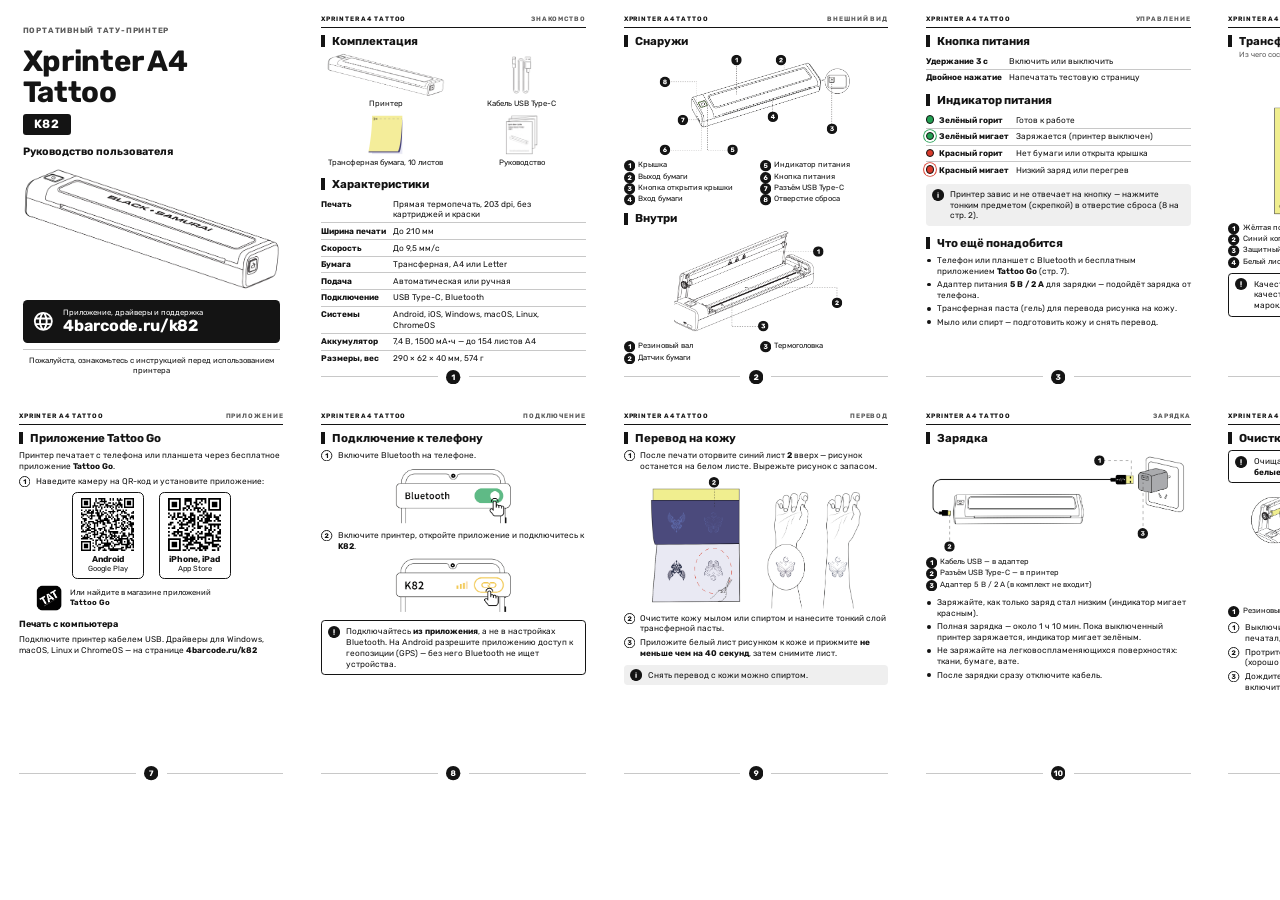
==== tools/print/k82-guide/guide.html @ 762e57b7 "Xprinter A4 Tattoo (K82): site page, detection, paper guide with outlined PDF Co-Authored-By: Claude" ====
<!doctype html>
<html lang="ru">
<head>
<meta charset="utf-8">
<title>Xprinter A4 Tattoo (K82) — руководство пользователя</title>
<!--
  Бумажная инструкция Xprinter A4 Tattoo (заводская модель K82, портативный тату-принтер A4).
  Формат — как рабочая область заводского макета: 2 листа 560 × 105 мм, на каждом 7 полос 80 × 105 мм (гармошка).
    Лист 1: [обложка][1][2][3][4][5][6]
    Лист 2: [7][8][9][10][11][12][задняя обложка]
  Сборка: python tools/print/k82-guide/build.py, кривые: outline.py, центровка кружков: check_circles.py.
  Рисунки — векторные из заводского макета без текста (make_figs.py), номера выносок ставит этот файл (.fb).
-->
<style>
  @font-face { font-family: "Rubik"; src: url("../../../docs/editor/fonts/Rubik-Regular.ttf"); font-weight: 400; }
  @font-face { font-family: "Rubik"; src: url("../../../docs/editor/fonts/Rubik-Bold.ttf"); font-weight: 700; }
  @font-face { font-family: "Rubik"; src: url("../../../docs/editor/fonts/Rubik-Italic.ttf"); font-weight: 400; font-style: italic; }
  @font-face { font-family: "Cousine"; src: url("../../../docs/editor/fonts/Cousine-Bold.ttf"); font-weight: 700; }

  :root {
    --ink: #141414;      /* основной текст и плашки */
    --mid: #5c5c5c;      /* вторичный текст */
    --line: #c8c8c8;     /* тонкие линии */
    --tint: #efefef;     /* фон врезок */
  }
  @page { size: 560mm 105mm; margin: 0; }
  * { box-sizing: border-box; }
  html, body { margin: 0; padding: 0; }
  body { font-family: "Rubik", sans-serif; color: var(--ink); font-size: 7.1pt; line-height: 1.34;
         -webkit-print-color-adjust: exact; print-color-adjust: exact; }
  img { display: block; }
  b, strong { font-weight: 700; }

  .sheet { width: 560mm; height: 105mm; display: grid; grid-template-columns: repeat(7, 80mm); grid-template-rows: 105mm;
           page-break-after: always; overflow: hidden; }
  .sheet:last-child { page-break-after: auto; }
  .panel { position: relative; overflow: hidden; }

  /* ---------- полоса с текстом: колонтитул, поле, номер ---------- */
  .page { padding: 12.5mm 7mm 11mm; }
  .run { position: absolute; left: 7mm; right: 7mm; top: 5.2mm; display: flex; justify-content: space-between; align-items: baseline;
         padding-bottom: 1.3mm; border-bottom: .3mm solid var(--ink);
         font-size: 5.6pt; font-weight: 700; letter-spacing: .14em; text-transform: uppercase; }
  .run span:last-child { color: var(--mid); }
  .foot { position: absolute; left: 7mm; right: 7mm; bottom: 4.6mm; display: flex; align-items: center; justify-content: center; gap: 2.2mm; }
  .foot::before, .foot::after { content: ""; flex: 1; border-top: .2mm solid var(--line); }
  .foot span { display: block; width: 3.8mm; height: 3.8mm; }

  /* ---------- заголовки ---------- */
  h2 { font-size: 10.5pt; line-height: 1.15; margin: 0 0 2mm; font-weight: 700; display: flex; align-items: center; gap: 1.8mm; }
  h2::before { content: ""; width: 1.3mm; height: 3.8mm; background: var(--ink); flex: 0 0 auto; }
  .sub { margin: -1.2mm 0 2mm 3.1mm; color: var(--mid); font-size: 6.4pt; }
  h3 { font-size: 7.6pt; margin: 2.6mm 0 1.3mm; font-weight: 700; }
  h3 small { font-weight: 400; color: var(--mid); font-size: 6.2pt; margin-left: .8mm; }
  .gap { height: 3.2mm; }
  p { margin: 0 0 1.4mm; }

  /* ---------- нумерованные шаги: номер в кружке ---------- */
  ol.steps { list-style: none; margin: 0 0 1.4mm; padding: 0; counter-reset: s; }
  ol.steps > li { position: relative; padding-left: 5mm; margin: 0 0 1.05mm; min-height: 3.4mm; }
  ol.steps > li > .circ { position: absolute; left: 0; top: 0; }
  .circ { display: block; }
  ul.dots { list-style: none; margin: 0 0 1.4mm; padding: 0; }
  ul.dots > li { position: relative; padding-left: 3.2mm; margin: 0 0 .6mm; }
  ul.dots > li::before { content: ""; position: absolute; left: .4mm; top: 1.15mm; width: 1.1mm; height: 1.1mm; background: var(--ink); border-radius: 50%; }

  /* ---------- элементы ---------- */
  .k { display: inline-block; font-family: "Cousine", monospace; font-weight: 700; font-size: 5.4pt; line-height: 1; padding: .4mm .8mm;
       border: .25mm solid var(--ink); border-radius: .7mm; vertical-align: .2mm; background: #fff; }
  .site { font-weight: 700; white-space: nowrap; }
  .nw { white-space: nowrap; }
  .arr { display: inline-block; width: 2.5mm; height: 1.6mm; vertical-align: .05mm; fill: none; stroke: currentColor; stroke-width: 1.5; stroke-linecap: round; stroke-linejoin: round; }
  .tip { margin: 2.2mm 0 0; padding: 1.8mm 2.2mm 1.8mm 7.6mm; background: var(--tint); border-radius: 1mm; position: relative; }
  .tip > .circ { position: absolute; left: 2.2mm; top: 1.8mm; }
  .warn { margin: 1.6mm 0; padding: 1.5mm 2.2mm 1.5mm 7.6mm; border: .3mm solid var(--ink); border-radius: 1mm; position: relative; }
  .warn > .circ { position: absolute; left: 2.2mm; top: 1.5mm; }
  .label { font-size: 5.8pt; font-weight: 700; letter-spacing: .1em; text-transform: uppercase; color: var(--mid); margin: 0 0 1mm; }

  /* ---------- задняя обложка ---------- */
  .back { padding: 11mm 9mm 8mm; display: flex; flex-direction: column; }
  .back > .label { text-align: center; }
  .back .big { text-align: center; font-size: 26pt; font-weight: 700; letter-spacing: -.015em; line-height: 1; margin: 1.5mm 0 4.5mm; }
  .feats { display: grid; grid-template-columns: 1fr 1fr; gap: 2.2mm 3mm; }
  .feat { display: flex; align-items: center; gap: 2mm; font-size: 7pt; line-height: 1.2; }
  .feat svg { width: 6.4mm; height: 6.4mm; flex: 0 0 auto; }
  .back .mine { margin: 5mm 0 0; padding: 2.2mm 3mm; border: .3mm solid var(--ink); border-radius: 1mm; text-align: center; font-size: 7.4pt; }
  .back .mine b { font-size: 9.5pt; }
  .back .maker { margin-top: auto; padding-top: 2.5mm; border-top: .2mm solid var(--line); text-align: center; font-size: 5.9pt; line-height: 1.45; color: #333; }
  .back .maker p { margin-bottom: 1.2mm; }

  /* ---------- обложка ---------- */
  .cover { display: grid; grid-template-columns: 13.5mm 2.2mm 1.2mm 2.2mm 1fr; }
  .spine { background: var(--ink); color: #fff; display: flex; align-items: center; justify-content: center; }
  .spine span { writing-mode: vertical-rl; font-weight: 700; font-size: 16pt; letter-spacing: .08em; white-space: nowrap; }
  .stripe { background: #cfcfcf; } .sp { background: #fff; }
  .cbox { margin: 4mm 4mm 4mm 3.5mm; display: flex; flex-direction: column; }
  .chead { display: flex; justify-content: space-between; align-items: center; }
  .chead .label { margin: 0; }
  .badge { background: var(--ink); color: #fff; font-weight: 700; font-size: 9.5pt; letter-spacing: .04em; padding: 1.1mm 2.8mm; border-radius: .8mm; }
  .model { display: flex; flex-direction: column; align-items: flex-end; }
  .model i { font-style: italic; font-size: 8pt; margin-top: .6mm; color: var(--ink); }
  .ctitle { font-size: 19pt; font-weight: 700; line-height: 1.05; margin: 4mm 0 1mm; letter-spacing: -.01em; }
  .csub { color: var(--mid); font-size: 7.4pt; }
  .cimg { flex: 1 1 0; min-height: 0; display: flex; align-items: center; justify-content: center; padding: 1mm 3mm; }
  .cimg img { max-width: 100%; max-height: 100%; }
  .csite { background: var(--ink); color: #fff; border-radius: 1.2mm; padding: 2.4mm 3mm; display: flex; align-items: center; gap: 2.6mm; }
  .csite svg { width: 7mm; height: 7mm; flex: 0 0 auto; }
  .csite div { font-size: 6.6pt; line-height: 1.25; }
  .csite b { display: block; font-size: 15pt; letter-spacing: -.01em; line-height: 1.12; }
  .cfoot { display: flex; align-items: center; justify-content: space-between; gap: 2mm; margin-top: 2.2mm; font-size: 6pt; color: var(--mid); line-height: 1.3; }
  .cfoot img { height: 3.4mm; flex: 0 0 auto; }
  .cread { margin-top: 1.8mm; padding-top: 1.8mm; border-top: .2mm solid var(--line); font-size: 6.6pt; text-align: center; }

  /* ---------- страницы ---------- */
  .kit { display: grid; grid-template-columns: 1fr 1fr; gap: .5mm 3mm; margin-bottom: 1mm; }
  .legend { display: grid; grid-template-columns: 1fr 1fr; gap: .9mm 3mm; margin-top: 1.4mm; }
  .legend div { display: flex; align-items: center; gap: 1.4mm; }
  .legend em { font-style: normal; flex: 0 0 auto; width: 3.6mm; height: 3.6mm; }
  .legend i { color: var(--mid); font-size: 6pt; }
  .fig { margin: 1.4mm 0 1.8mm; }
  .modes img { width: 96%; margin: .8mm auto 1.4mm; }
  .qrs { display: flex; justify-content: center; gap: 6mm; margin: 2mm 0 2.4mm; text-align: center; }
  .qrs figure { margin: 0; padding: 2mm 2mm 1.6mm; border: .3mm solid var(--ink); border-radius: 1.4mm; width: 28mm; }
  .qrs img { width: 21mm; height: 21mm; margin: 0 auto 1.4mm; }
  .qrs figcaption { font-size: 6.4pt; line-height: 1.2; }
  .qrs figcaption b { font-size: 7.4pt; }
  /* рисунок с номерами выносок: координаты номеров — в процентах от рисунка */
  .figw { position: relative; margin: 1.4mm auto 1.8mm; }
  .figw img { width: 100%; }
  .fb { position: absolute; width: 3.2mm; height: 3.2mm; transform: translate(-50%, -50%); }
  .tbl { width: 100%; border-collapse: collapse; margin: 1mm 0 1.4mm; }
  .tbl td { padding: .9mm 1.2mm; border-top: .2mm solid var(--line); vertical-align: top; }
  .tbl tr:first-child td { border-top: 0; }
  .tbl td:first-child { font-weight: 700; white-space: nowrap; width: 1%; padding-left: 0; }

  /* ===== формат 80 × 105 мм: всё мельче, чем в инструкциях 105 × 142 ===== */
  body { font-size: 6.2pt; line-height: 1.3; }
  .page { padding: 9.2mm 5mm 8mm; }
  .run { left: 5mm; right: 5mm; top: 4mm; font-size: 4.8pt; padding-bottom: 1mm; }
  .foot { left: 5mm; right: 5mm; bottom: 3.4mm; }
  h2 { font-size: 8.6pt; margin-bottom: 1.4mm; }
  h2::before { height: 3.2mm; width: 1.1mm; }
  h3 { font-size: 6.8pt; margin: 2mm 0 1mm; }
  .sub { margin: -.8mm 0 1.4mm 2.9mm; font-size: 5.6pt; }
  p { margin-bottom: 1.1mm; }
  ol.steps > li { padding-left: 4.4mm; margin-bottom: .8mm; min-height: 3mm; }
  ul.dots > li { padding-left: 2.8mm; margin-bottom: .7mm; }
  ul.dots > li::before { top: .95mm; width: 1mm; height: 1mm; }
  .tip, .warn { margin-top: 1.6mm; padding: 1.3mm 1.8mm 1.3mm 6.4mm; }
  .tip > .circ, .warn > .circ { left: 1.6mm; top: 1.25mm; }
  .fig { margin: .8mm auto 1.4mm; }
  .figw { margin: .6mm auto 1mm; }
  .legend { gap: .5mm 2mm; margin-top: .6mm; }
  .legend div { gap: 1.1mm; }
  .legend.sm { font-size: 5.7pt; gap: .3mm 2mm; } .legend.sm em { width: 2.7mm; height: 2.7mm; }
  .legend em { width: 3mm; height: 3mm; }
  .tbl td { padding: .65mm .9mm; }
  .spec td:first-child { font-weight: 700; }
  .note { color: var(--mid); font-size: 5.8pt; }
  .kit { display: grid; grid-template-columns: 1fr 1fr; gap: 1.2mm 2mm; margin: 0; }
  .kit figure { margin: 0; text-align: center; }
  .kit figure div { height: 11.5mm; display: flex; align-items: center; justify-content: center; }
  .kit img { max-width: 100%; max-height: 100%; }
  .kit figcaption { font-size: 5.8pt; margin-top: .5mm; }
  .pair { display: grid; grid-template-columns: 1fr 1fr; gap: 2mm; text-align: center; margin: .5mm 0 1mm; }
  .pair figure { margin: 0; }
  .pair img { margin: 0 auto 1mm; }
  .pair figcaption { font-size: 5.8pt; line-height: 1.25; }
  .qrs { gap: 4mm; margin: 1mm 0 1.6mm; }
  .qrs figure { width: 19mm; padding: 1.3mm 1.3mm 1mm; }
  .qrs img { width: 14mm; height: 14mm; margin-bottom: .8mm; }
  .qrs figcaption { font-size: 5.6pt; }
  .qrs figcaption b { font-size: 6.4pt; }
  .leds td:first-child { white-space: nowrap; }
  .figlab { position: absolute; transform: translate(-50%, -100%); margin-top: -.5mm; font-size: 5.4pt; font-weight: 700; line-height: 1; white-space: nowrap; }
  .led { display: inline-block; width: 2.2mm; height: 2.2mm; border-radius: 50%; margin-right: 1.2mm; vertical-align: -.25mm; border: .2mm solid var(--ink); }
  .led.blue { background: #2f6fe0; } .led.red { background: #d93a2b; } .led.green { background: #22a052; }
  .led.blink { box-shadow: 0 0 0 .5mm #fff, 0 0 0 .75mm currentColor; }
  .led.blue.blink { color: #2f6fe0; } .led.red.blink { color: #d93a2b; }

  /* обложка — одна полоса, без корешка */
  .cover { display: flex; flex-direction: column; padding: 7mm 6mm 5.5mm; }
  .cover .label { margin: 0; }
  .cover .ctitle { font-size: 22pt; margin: 2.5mm 0 1.6mm; }
  .cover .badge { align-self: flex-start; font-size: 9pt; padding: .8mm 3mm; }
  .cover .csub { margin-top: 2.6mm; font-size: 8pt; color: var(--ink); font-weight: 700; }
  .cover .cimg { padding: 1mm 0; }
  .cover .csite { padding: 2mm 2.6mm; gap: 2.2mm; }
  .cover .csite svg { width: 6mm; height: 6mm; }
  .cover .csite div { font-size: 5.8pt; }
  .cover .csite b { font-size: 12pt; }
  .cover .cread { font-size: 5.8pt; margin-top: 1.6mm; padding-top: 1.6mm; }

  /* задняя обложка */
  .back { padding: 8mm 6mm 5.5mm; }
  .back .big { font-size: 21pt; margin: 1.2mm 0 3.4mm; }
  .feats { grid-template-columns: 1fr; gap: 1.6mm; padding-left: 4mm; }
  .feat { font-size: 6.6pt; gap: 2.2mm; }
  .feat svg { width: 5mm; height: 5mm; }
  .back .mine { margin-top: 3.6mm; font-size: 6.4pt; padding: 1.8mm 2mm; }
  .back .mine b { font-size: 8.4pt; }
  .back .maker { font-size: 5.2pt; padding-top: 2mm; }
  .steps2 { display: grid; grid-template-columns: 1fr 1fr; gap: 1.6mm 2.4mm; margin: .4mm 0 1.2mm; }
  .steps2 figure { margin: 0; }
  .steps2 .im { height: 19mm; display: flex; align-items: flex-end; justify-content: center; margin-bottom: .9mm; }
  .steps2 img { max-width: 100%; max-height: 100%; }
  .steps2 ol.steps > li { margin: 0; }
  .appline { display: flex; align-items: center; gap: 2mm; margin: .4mm 0 1.4mm 4.4mm; font-size: 5.8pt; }
  .appline img { width: 7mm; height: 7mm; }
  .trouble td:first-child { font-weight: 700; width: 38%; }
  .trouble td { vertical-align: top; }
  .led.green.blink { color: #22a052; }
  .steps2 .figw { margin: 0; height: 100%; }
  .steps2 .figw img { width: auto; height: 100%; max-width: none; }
</style>
</head>
<body>

<svg width="0" height="0" style="position:absolute">
  <defs>
    <!-- иконки: Material Design Icons (Apache 2.0) -->
    <symbol id="i-dl" viewBox="0 0 24 24"><path d="M5 20h14v-2H5zM19 9h-4V3H9v6H5l7 7z"/></symbol>
    <symbol id="i-app" viewBox="0 0 24 24"><path d="M3 3h8v8H3zm2 2v4h4V5zm8-2h8v8h-8zm2 2v4h4V5zM3 13h8v8H3zm2 2v4h4v-4zm8-2h2v2h-2zm2 2h2v2h-2zm2-2h2v2h-2zm2 2h2v2h-2zm-6 2h2v2h-2zm4 0h2v4h-2zm-2 2h2v2h-2z"/></symbol>
    <symbol id="i-ed" viewBox="0 0 24 24"><path d="M3 17.25V21h3.75L17.81 9.94l-3.75-3.75zM20.71 7.04a1 1 0 0 0 0-1.41l-2.34-2.34a1 1 0 0 0-1.41 0l-1.83 1.83 3.75 3.75z"/></symbol>
    <symbol id="i-vid" viewBox="0 0 24 24"><path d="M10 16.5l6-4.5-6-4.5zM12 2a10 10 0 1 0 0 20 10 10 0 0 0 0-20m0 18a8 8 0 1 1 0-16 8 8 0 0 1 0 16"/></symbol>
    <symbol id="i-faq" viewBox="0 0 24 24"><path d="M11 18h2v-2h-2zm1-16a10 10 0 1 0 0 20 10 10 0 0 0 0-20m0 18a8 8 0 1 1 0-16 8 8 0 0 1 0 16m0-14a4 4 0 0 0-4 4h2a2 2 0 1 1 4 0c0 2-3 1.75-3 5h2c0-2.25 3-2.5 3-5a4 4 0 0 0-4-4"/></symbol>
    <symbol id="i-sup" viewBox="0 0 24 24"><path d="M12 1a9 9 0 0 0-9 9v7a3 3 0 0 0 3 3h3v-8H5v-2a7 7 0 0 1 14 0v2h-4v8h4v1h-7v2h6a3 3 0 0 0 3-3V10a9 9 0 0 0-9-9"/></symbol>
    <symbol id="i-web" viewBox="0 0 24 24"><path d="M16.36 14c.08-.66.14-1.32.14-2s-.06-1.34-.14-2h3.38c.16.64.26 1.31.26 2s-.1 1.36-.26 2m-5.15 5.56c.6-1.11 1.06-2.31 1.38-3.56h2.95a8 8 0 0 1-4.33 3.56M14.34 14H9.66c-.1-.66-.16-1.32-.16-2s.06-1.35.16-2h4.68c.09.65.16 1.32.16 2s-.07 1.34-.16 2M12 19.96c-.83-1.2-1.5-2.53-1.91-3.96h3.82c-.41 1.43-1.08 2.76-1.91 3.96M8 8H5.08A7.92 7.92 0 0 1 9.4 4.44C8.8 5.55 8.35 6.75 8 8m-2.92 8H8c.35 1.25.8 2.45 1.4 3.56A8 8 0 0 1 5.08 16m-.82-2C4.1 13.36 4 12.69 4 12s.1-1.36.26-2h3.38c-.08.66-.14 1.32-.14 2s.06 1.34.14 2M12 4.03c.83 1.2 1.5 2.54 1.91 3.97h-3.82c.41-1.43 1.08-2.77 1.91-3.97M18.92 8h-2.95a15.7 15.7 0 0 0-1.38-3.56c1.84.63 3.37 1.9 4.33 3.56M12 2C6.47 2 2 6.5 2 12a10 10 0 0 0 10 10 10 10 0 0 0 10-10A10 10 0 0 0 12 2"/></symbol>
  </defs>
</svg>

<!-- ===================== ЛИСТ 1 (лицевая сторона гармошки) ===================== -->
<section class="sheet">

  <!-- обложка -->
  <div class="panel cover">
    <div class="label">Портативный тату-принтер</div>
    <div class="ctitle">Xprinter A4<br>Tattoo</div>
    <div class="badge">K82</div>
    <div class="csub">Руководство пользователя</div>
    <div class="cimg"><img src="img/cover.png" alt=""></div>
    <div class="csite"><svg fill="#fff"><use href="#i-web"/></svg>
      <div>Приложение, драйверы и поддержка<b>4barcode.ru/k82</b></div></div>
    <div class="cread">Пожалуйста, ознакомьтесь с инструкцией перед использованием принтера</div>
  </div>

  <!-- стр. 1 -->
  <div class="panel page">
    <div class="run"><span>Xprinter A4 Tattoo</span><span>Знакомство</span></div>
    <h2>Комплектация</h2>
    <div class="kit">
      <figure><div><img src="img/kit_printer.png" alt="" style="width:92%"></div><figcaption>Принтер</figcaption></figure>
      <figure><div><img src="img/kit_cable.png" alt="" style="height:88%"></div><figcaption>Кабель USB Type-C</figcaption></figure>
      <figure><div><img src="img/kit_paper.png" alt="" style="height:92%"></div><figcaption>Трансферная бумага, 10 листов</figcaption></figure>
      <figure><div><img src="img/kit_guide.png" alt="" style="height:92%"></div><figcaption>Руководство</figcaption></figure>
    </div>
    <h2 style="margin-top:2.4mm">Характеристики</h2>
    <table class="tbl spec">
      <tr><td>Печать</td><td>Прямая термопечать, 203 dpi, без картриджей и краски</td></tr>
      <tr><td>Ширина печати</td><td>До 210 мм</td></tr>
      <tr><td>Скорость</td><td>До 9,5 мм/с</td></tr>
      <tr><td>Бумага</td><td>Трансферная, A4 или Letter</td></tr>
      <tr><td>Подача</td><td>Автоматическая или ручная</td></tr>
      <tr><td>Подключение</td><td>USB Type-C, Bluetooth</td></tr>
      <tr><td>Системы</td><td>Android, iOS, Windows, macOS, Linux, ChromeOS</td></tr>
      <tr><td>Аккумулятор</td><td>7,4 В, 1500 мА·ч — до 154 листов A4</td></tr>
      <tr><td>Размеры, вес</td><td>290 × 62 × 40 мм, 574 г</td></tr>
    </table>
    <div class="foot"><span>1</span></div>
  </div>

  <!-- стр. 2 -->
  <div class="panel page">
    <div class="run"><span>Xprinter A4 Tattoo</span><span>Внешний вид</span></div>
    <h2>Снаружи</h2>
    <div class="figw" style="width:72%;margin-top:2.4mm;margin-bottom:2.2mm">
      <img src="img/ext.png" alt=""><span class="fb" data-n="1" style="left:39.62%;top:3.25%"></span><span class="fb" data-n="2" style="left:62.99%;top:3.25%"></span><span class="fb" data-n="3" style="left:89.78%;top:75.51%"></span><span class="fb" data-n="4" style="left:58.73%;top:62.84%"></span><span class="fb" data-n="5" style="left:37.57%;top:97.77%"></span><span class="fb" data-n="6" style="left:2.08%;top:97.77%"></span><span class="fb" data-n="7" style="left:11.47%;top:66.27%"></span><span class="fb" data-n="8" style="left:2.08%;top:26.20%"></span>
    </div>
    <div class="legend sm">
      <div><em>1</em>Крышка</div><div><em>5</em>Индикатор питания</div>
      <div><em>2</em>Выход бумаги</div><div><em>6</em>Кнопка питания</div>
      <div><em>3</em>Кнопка открытия крышки</div><div><em>7</em>Разъём USB Type-C</div>
      <div><em>4</em>Вход бумаги</div><div><em>8</em>Отверстие сброса</div>
    </div>
    <h2 style="margin-top:2mm">Внутри</h2>
    <div class="figw" style="width:62%;margin-bottom:2.2mm">
      <img src="img/int.png" alt=""><span class="fb" data-n="1" style="left:87.98%;top:21.08%"></span><span class="fb" data-n="2" style="left:99.38%;top:71.09%"></span><span class="fb" data-n="3" style="left:54.42%;top:93.86%"></span>
    </div>
    <div class="legend sm">
      <div><em>1</em>Резиновый вал</div><div><em>3</em>Термоголовка</div>
      <div><em>2</em>Датчик бумаги</div>
    </div>
    <div class="foot"><span>2</span></div>
  </div>

  <!-- стр. 3 -->
  <div class="panel page">
    <div class="run"><span>Xprinter A4 Tattoo</span><span>Управление</span></div>
    <h2>Кнопка питания</h2>
    <table class="tbl">
      <tr><td>Удержание 3 с</td><td>Включить или выключить</td></tr>
      <tr><td>Двойное нажатие</td><td>Напечатать тестовую страницу</td></tr>
    </table>
    <h2 style="margin-top:2.2mm">Индикатор питания</h2>
    <table class="tbl leds">
      <tr><td><i class="led green"></i>Зелёный горит</td><td>Готов к работе</td></tr>
      <tr><td><i class="led green blink"></i>Зелёный мигает</td><td>Заряжается (принтер выключен)</td></tr>
      <tr><td><i class="led red"></i>Красный горит</td><td>Нет бумаги или открыта крышка</td></tr>
      <tr><td><i class="led red blink"></i>Красный мигает</td><td>Низкий заряд или перегрев</td></tr>
    </table>
    <div class="tip">Принтер завис и не отвечает на кнопку — нажмите тонким предметом (скрепкой) в отверстие сброса (8 на стр.&nbsp;2).</div>
    <h2 style="margin-top:2.8mm">Что ещё понадобится</h2>
    <ul class="dots">
      <li>Телефон или планшет с Bluetooth и бесплатным приложением <b>Tattoo Go</b> (стр.&nbsp;7).</li>
      <li>Адаптер питания <b>5 В / 2 А</b> для зарядки — подойдёт зарядка от телефона.</li>
      <li>Трансферная паста (гель) для перевода рисунка на кожу.</li>
      <li>Мыло или спирт — подготовить кожу и снять перевод.</li>
    </ul>
    <div class="foot"><span>3</span></div>
  </div>

  <!-- стр. 4 -->
  <div class="panel page">
    <div class="run"><span>Xprinter A4 Tattoo</span><span>Бумага</span></div>
    <h2>Трансферная бумага</h2>
    <div class="sub">Из чего состоит лист</div>
    <div class="figw" style="width:66%;margin-top:2mm;margin-bottom:2mm">
      <img src="img/layers.png" alt=""><span class="fb" data-n="1" style="left:25.32%;top:1.17%"></span><span class="fb" data-n="2" style="left:99.55%;top:18.28%"></span><span class="fb" data-n="3" style="left:99.55%;top:48.25%"></span><span class="fb" data-n="4" style="left:99.55%;top:79.56%"></span>
    </div>
    <div class="legend sm" style="grid-template-columns:1fr">
      <div><em>1</em>Жёлтая подложка — отрывается перед печатью</div>
      <div><em>2</em>Синий копировальный лист</div>
      <div><em>3</em>Защитный лист — снимается перед печатью</div>
      <div><em>4</em>Белый лист — на нём получается рисунок</div>
    </div>
    <div class="warn">Качество перевода зависит от бумаги. Используйте качественную трансферную бумагу проверенных марок.</div>
    <div class="foot"><span>4</span></div>
  </div>

  <!-- стр. 5 -->
  <div class="panel page">
    <div class="run"><span>Xprinter A4 Tattoo</span><span>Бумага</span></div>
    <h2>Заправка листа</h2>
    <div class="steps2" style="margin-top:2.9mm">
      <figure><div class="im"><div class="figw"><img src="img/st1.png" alt=""><span class="fb" data-n="3" style="left:67.26%;top:2.34%"></span></div></div><ol class="steps"><li>Снимите защитный лист <b>3</b>.</li></ol></figure>
      <figure><div class="im"><div class="figw"><img src="img/st2.png" alt=""><span class="fb" data-n="1" style="left:48.80%;top:2.44%"></span></div></div><ol class="steps" data-start="2"><li>Оторвите жёлтую подложку <b>1</b>.</li></ol></figure>
      <figure><div class="im" style="height:12mm"><img src="img/st3.png" alt=""></div><ol class="steps" data-start="3"><li>Включите принтер — загорится индикатор.</li></ol></figure>
      <figure><div class="im" style="height:15mm"><div class="figw"><img src="img/st4.png" alt=""><span class="fb" data-n="2" style="left:50.09%;top:98.63%"></span></div></div><ol class="steps" data-start="4"><li>Поднесите лист к входу ровно, <b>синим листом 2 вверх</b>, — принтер сам затянет его.</li></ol></figure>
    </div>
    <p class="note">Номера слоёв — как на стр.&nbsp;4.</p>
    <div class="warn">Синий лист — <b>сверху</b>, белый — снизу. Иначе рисунок не напечатается или будет нечётким.</div>
    <div class="tip">Если лист не затягивается, заправьте его вручную (стр.&nbsp;6).</div>
    <div class="foot"><span>5</span></div>
  </div>

  <!-- стр. 6 -->
  <div class="panel page">
    <div class="run"><span>Xprinter A4 Tattoo</span><span>Бумага</span></div>
    <h2>Ручная заправка</h2>
    <ol class="steps">
      <li>Нажмите кнопку открытия и поднимите крышку.</li>
    </ol>
    <img class="fig" src="img/man1.png" alt="" style="width:40%">
    <ol class="steps" data-start="2">
      <li>Положите лист ровно на вход <b>синим листом вверх</b>, край листа — до датчика <b>1</b>.</li>
    </ol>
    <div class="figw" style="width:52%"><img src="img/man2.png" alt=""><span class="fb" data-n="1" style="left:89.49%;top:29.07%"></span></div>
    <ol class="steps" data-start="3">
      <li>Закройте крышку и включите принтер.</li>
    </ol>
    <img class="fig" src="img/man3.png" alt="" style="width:66%">
    <div class="foot"><span>6</span></div>
  </div>
</section>

<!-- ===================== ЛИСТ 2 (оборотная сторона гармошки) ===================== -->
<section class="sheet">

  <!-- стр. 7 -->
  <div class="panel page">
    <div class="run"><span>Xprinter A4 Tattoo</span><span>Приложение</span></div>
    <h2>Приложение Tattoo Go</h2>
    <p>Принтер печатает с телефона или планшета через бесплатное приложение <b>Tattoo Go</b>.</p>
    <ol class="steps">
      <li>Наведите камеру на QR-код и установите приложение:</li>
    </ol>
    <div class="qrs">
      <figure><img src="img/qr_android.svg" alt=""><figcaption><b>Android</b><br>Google Play</figcaption></figure>
      <figure><img src="img/qr_ios.svg" alt=""><figcaption><b>iPhone, iPad</b><br>App Store</figcaption></figure>
    </div>
    <div class="appline"><img src="img/app_icon.png" alt=""><div>Или найдите в магазине приложений<br><b>Tattoo Go</b></div></div>
    <h3>Печать с компьютера</h3>
    <p>Подключите принтер кабелем USB. Драйверы для Windows, macOS, Linux и ChromeOS — на странице <span class="site">4barcode.ru/k82</span></p>
    <div class="foot"><span>7</span></div>
  </div>

  <!-- стр. 8 -->
  <div class="panel page">
    <div class="run"><span>Xprinter A4 Tattoo</span><span>Подключение</span></div>
    <h2>Подключение к телефону</h2>
    <ol class="steps">
      <li>Включите Bluetooth на телефоне.</li>
    </ol>
    <img class="fig" src="img/bt_on.png" alt="" style="width:44%">
    <ol class="steps" data-start="2">
      <li>Включите принтер, откройте приложение и подключитесь к <b>K82</b>.</li>
    </ol>
    <img class="fig" src="img/bt_conn.png" alt="" style="width:44%">
    <div class="warn">Подключайтесь <b>из приложения</b>, а не в настройках Bluetooth. На Android разрешите приложению доступ к геопозиции (GPS) — без него Bluetooth не ищет устройства.</div>
    <div class="foot"><span>8</span></div>
  </div>

  <!-- стр. 9 -->
  <div class="panel page">
    <div class="run"><span>Xprinter A4 Tattoo</span><span>Перевод</span></div>
    <h2>Перевод на кожу</h2>
    <ol class="steps">
      <li>После печати оторвите синий лист <b>2</b> вверх — рисунок останется на белом листе. Вырежьте рисунок с запасом.</li>
    </ol>
    <div class="figw" style="width:80%;margin-top:2.2mm"><img src="img/transfer.png" alt=""><span class="fb" data-n="2" style="left:30.23%;top:1.83%"></span></div>
    <ol class="steps" data-start="2">
      <li>Очистите кожу мылом или спиртом и нанесите тонкий слой трансферной пасты.</li>
      <li>Приложите белый лист рисунком к коже и прижмите <b>не меньше чем на 40 секунд</b>, затем снимите лист.</li>
    </ol>
    <div class="tip">Снять перевод с кожи можно спиртом.</div>
    <div class="foot"><span>9</span></div>
  </div>

  <!-- стр. 10 -->
  <div class="panel page">
    <div class="run"><span>Xprinter A4 Tattoo</span><span>Зарядка</span></div>
    <h2>Зарядка</h2>
    <div class="figw" style="width:96%;margin-top:2.6mm;margin-bottom:2.4mm"><img src="img/charge.png" alt=""><span class="fb" data-n="1" style="left:66.30%;top:5.93%"></span><span class="fb" data-n="2" style="left:7.28%;top:98.20%"></span><span class="fb" data-n="3" style="left:83.37%;top:84.14%"></span></div>
    <div class="legend sm" style="grid-template-columns:1fr">
      <div><em>1</em>Кабель USB — в адаптер</div>
      <div><em>2</em>Разъём USB Type-C — в принтер</div>
      <div><em>3</em>Адаптер 5 В / 2 А (в комплект не входит)</div>
    </div>
    <ul class="dots" style="margin-top:2mm">
      <li>Заряжайте, как только заряд стал низким (индикатор мигает красным).</li>
      <li>Полная зарядка — около 1 ч 10 мин. Пока выключенный принтер заряжается, индикатор мигает зелёным.</li>
      <li>Не заряжайте на легковоспламеняющихся поверхностях: ткани, бумаге, вате.</li>
      <li>После зарядки сразу отключите кабель.</li>
    </ul>
    <div class="foot"><span>10</span></div>
  </div>

  <!-- стр. 11 -->
  <div class="panel page">
    <div class="run"><span>Xprinter A4 Tattoo</span><span>Уход</span></div>
    <h2>Очистка термоголовки</h2>
    <div class="warn" style="margin-top:0">Очищайте термоголовку, если на рисунке появились <strong>белые полосы, размытые линии или пропуски</strong>.</div>
    <div class="figw" style="width:84%;margin-top:2.4mm;margin-bottom:1.6mm"><img src="img/clean.png" alt=""><span class="fb" data-n="1" style="left:32.71%;top:29.68%"></span><span class="fb" data-n="2" style="left:81.16%;top:73.74%"></span></div>
    <div class="legend sm"><div><em>1</em>Резиновый вал</div><div><em>2</em>Термоголовка</div></div>
    <ol class="steps" style="margin-top:1.6mm">
      <li>Выключите принтер и откройте крышку. Если он только что печатал, дайте головке остыть.</li>
      <li>Протрите термоголовку и вал ватной палочкой со <b>спиртом</b> (хорошо отожмите) или <b>чистящим карандашом</b>.</li>
      <li>Дождитесь, пока спирт высохнет, закройте крышку и включите принтер.</li>
    </ol>
    <div class="foot"><span>11</span></div>
  </div>

  <!-- стр. 12 -->
  <div class="panel page">
    <div class="run"><span>Xprinter A4 Tattoo</span><span>Помощь</span></div>
    <h2>Если что-то не так</h2>
    <table class="tbl trouble">
      <tr><td>Лист не затягивается</td><td>Заправьте лист вручную (стр.&nbsp;6).</td></tr>
      <tr><td>Индикатор горит красным</td><td>Нет бумаги или не закрыта крышка — заправьте лист, плотно закройте крышку.</td></tr>
      <tr><td>Индикатор мигает красным</td><td>Зарядите принтер или дайте ему остыть несколько минут.</td></tr>
      <tr><td>Белые полосы, пропуски</td><td>Очистите термоголовку (стр.&nbsp;11).</td></tr>
      <tr><td>Бледный перевод на коже</td><td>Возьмите качественную трансферную бумагу и пасту, прижимайте лист не меньше 40 секунд.</td></tr>
      <tr><td>Телефон не находит принтер</td><td>Включите Bluetooth и геопозицию, подключайтесь из приложения Tattoo Go (стр.&nbsp;8).</td></tr>
      <tr><td>Принтер не отвечает</td><td>Нажмите скрепкой в отверстие сброса (стр.&nbsp;3).</td></tr>
    </table>
    <p class="note" style="margin-top:2mm">Не помогло — напишите нам, адрес поддержки на странице <span class="site">4barcode.ru/k82</span></p>
    <div class="foot"><span>12</span></div>
  </div>

  <!-- задняя обложка -->
  <div class="panel back">
    <div class="label">Сайт поддержки</div>
    <div class="big">4barcode.ru</div>
    <div class="feats">
      <div class="feat"><svg><use href="#i-app"/></svg>Приложение Tattoo Go</div>
      <div class="feat"><svg><use href="#i-dl"/></svg>Драйверы для Windows, macOS, Linux</div>
      <div class="feat"><svg><use href="#i-faq"/></svg>Решение частых проблем</div>
      <div class="feat"><svg><use href="#i-sup"/></svg>Техническая поддержка</div>
    </div>
    <div class="mine">Страница вашего принтера<br><b>4barcode.ru/k82</b></div>
    <div class="maker">
      <p>Производитель: Джухай Глобал Технолоджи ко. ЛТД<br>ZHUHAI GLOBAL TECHNOLOGY CO., LTD<br>
         Китай, провинция Гуандун, г. Чжухай, район Сянгжоу, Цианьшан промышленный парк, Хуавей шоссе, 613, строение 1, блок 5F, С</p>
      <p>Гарантийный срок — 12 мес. · Сделано в Китае</p>
    </div>
  </div>
</section>

<script>
/* Кружки с номерами и значками. Цифры — контуры Rubik Bold (а не текст): браузер округляет
   положение текста до пикселя (0,26 мм), и знак гулял бы в кружке. Контур ставится по центру
   своих «чернил» точно. Данные: [ширина, xmin, ymin, xmax, ymax, путь] в единицах шрифта (1000 на кегль). */
var GLYPHS = {"0": [680, 51, -10, 628, 710, "M339 -10Q267 -10 214.5 10.5Q162 31 127.0 67.0Q92 103 74.0 151.0Q56 199 53 254Q52 281 51.5 315.5Q51 350 51.5 385.5Q52 421 53 449Q56 504 74.5 551.5Q93 599 128.5 634.5Q164 670 216.5 690.0Q269 710 339 710Q410 710 462.5 690.0Q515 670 550.0 634.5Q585 599 604.0 551.5Q623 504 626 449Q627 421 627.5 385.5Q628 350 627.5 315.5Q627 281 626 254Q623 199 604.5 151.0Q586 103 551.5 67.0Q517 31 464.5 10.5Q412 -10 339 -10ZM339 135Q391 135 414.5 168.5Q438 202 439 259Q441 288 441.5 320.0Q442 352 441.5 384.0Q441 416 439 443Q438 498 414.5 532.0Q391 566 339 567Q288 566 264.5 532.0Q241 498 239 443Q239 416 238.5 384.0Q238 352 238.5 320.0Q239 288 239 259Q241 202 265.0 168.5Q289 135 339 135Z"], "1": [497, 16, 0, 432, 700, "M277 0Q267 0 259.5 7.5Q252 15 252 25V501L115 396Q106 389 96.5 391.0Q87 393 80 402L21 479Q15 488 16.5 498.5Q18 509 28 515L258 693Q264 697 269.5 698.5Q275 700 282 700H407Q418 700 425.0 693.0Q432 686 432 675V25Q432 15 425.0 7.5Q418 0 407 0Z"], "2": [650, 41, 0, 606, 713, "M67 0Q56 0 48.5 7.5Q41 15 41 25V96Q41 103 45.0 117.5Q49 132 66 145L170 247Q250 308 301.5 350.5Q353 393 378.0 426.0Q403 459 403 488Q403 522 385.5 544.5Q368 567 325 567Q296 567 277.0 554.5Q258 542 247.5 522.0Q237 502 233 481Q229 468 219.5 463.0Q210 458 199 458H74Q65 458 59.0 464.0Q53 470 53 479Q54 527 73.5 569.5Q93 612 128.5 644.0Q164 676 213.5 694.5Q263 713 325 713Q410 713 469.5 685.5Q529 658 560.0 609.5Q591 561 591 496Q591 447 569.5 404.5Q548 362 508.5 323.5Q469 285 415 244L323 151H580Q591 151 598.5 144.0Q606 137 606 126V25Q606 15 598.5 7.5Q591 0 580 0Z"], "3": [659, 32, -10, 619, 700, "M325 -10Q248 -10 192.5 8.5Q137 27 102.0 56.5Q67 86 50.0 119.5Q33 153 32 184Q32 193 38.5 199.0Q45 205 54 205H185Q196 205 203.0 200.5Q210 196 216 186Q224 167 239.5 155.0Q255 143 277.0 138.5Q299 134 325 134Q376 134 404.5 157.5Q433 181 433 222Q433 265 406.0 283.5Q379 302 329 302H218Q207 302 200.0 309.0Q193 316 193 327V383Q193 395 198.0 404.0Q203 413 209 417L373 556H95Q85 556 77.5 563.0Q70 570 70 581V675Q70 686 77.5 693.0Q85 700 95 700H555Q566 700 573.5 693.0Q581 686 581 675V590Q581 579 576.0 570.5Q571 562 565 557L413 416L420 414Q478 407 522.5 384.0Q567 361 593.0 318.5Q619 276 619 211Q619 143 580.5 93.5Q542 44 476.0 17.0Q410 -10 325 -10Z"], "4": [683, 28, 0, 652, 700, "M389 0Q379 0 371.5 7.5Q364 15 364 25V138H53Q43 138 35.5 145.0Q28 152 28 163V258Q28 267 31.5 274.5Q35 282 39 289L330 683Q343 700 367 700H513Q523 700 530.5 693.0Q538 686 538 675V287H626Q638 287 645.0 279.5Q652 272 652 262V163Q652 152 644.5 145.0Q637 138 627 138H538V25Q538 15 530.5 7.5Q523 0 513 0ZM200 280H368V516Z"], "5": [646, 33, -11, 610, 700, "M320 -11Q226 -11 163.0 18.5Q100 48 67.5 95.5Q35 143 33 198Q33 207 39.0 213.0Q45 219 54 219H188Q201 219 208.5 214.0Q216 209 220 200Q229 177 244.0 162.0Q259 147 278.0 140.0Q297 133 321 133Q349 133 373.0 145.0Q397 157 411.5 180.5Q426 204 426 237Q426 267 412.5 289.0Q399 311 375.5 324.0Q352 337 321 337Q297 337 282.0 331.5Q267 326 257.0 318.0Q247 310 239.0 304.5Q231 299 221 299H90Q81 299 74.5 305.5Q68 312 68 321L104 670Q106 685 115.0 692.5Q124 700 137 700H538Q549 700 556.5 693.0Q564 686 564 675V581Q564 570 556.5 563.0Q549 556 538 556H248L235 427Q257 441 286.5 451.0Q316 461 368 461Q415 461 458.5 444.5Q502 428 536.5 398.0Q571 368 590.5 326.5Q610 285 610 233Q610 162 575.5 107.0Q541 52 476.0 20.5Q411 -11 320 -11Z"], "6": [651, 33, -10, 622, 700, "M331 -10Q242 -10 175.0 22.0Q108 54 70.5 110.5Q33 167 33 240Q33 271 42.5 301.5Q52 332 66.0 359.5Q80 387 94.0 408.5Q108 430 117 443L293 680Q298 685 306.0 692.5Q314 700 329 700H462Q471 700 477.0 693.5Q483 687 483 678Q483 674 482.0 670.5Q481 667 479 665L344 481Q350 483 358.5 483.5Q367 484 374 484Q419 482 463.0 464.0Q507 446 543.0 415.0Q579 384 600.5 340.5Q622 297 622 244Q622 174 586.0 116.5Q550 59 484.5 24.5Q419 -10 331 -10ZM329 134Q358 134 383.0 146.5Q408 159 423.5 183.0Q439 207 439 241Q439 276 424.0 299.5Q409 323 384.0 335.0Q359 347 329 347Q299 347 273.5 335.0Q248 323 233.0 299.5Q218 276 218 241Q218 207 233.5 183.0Q249 159 274.0 146.5Q299 134 329 134Z"], "7": [573, 28, 0, 547, 700, "M141 0Q132 0 126.0 6.5Q120 13 120 22Q120 26 122 31L353 549H54Q43 549 35.5 556.5Q28 564 28 575V675Q28 686 35.5 693.0Q43 700 54 700H521Q533 700 540.0 693.0Q547 686 547 675V586Q547 571 544.0 561.0Q541 551 536 541L305 24Q302 18 294.0 9.0Q286 0 270 0Z"], "8": [677, 45, -10, 632, 710, "M338 -10Q264 -10 208.5 7.5Q153 25 117.0 55.0Q81 85 63.0 125.0Q45 165 45 210Q45 265 72.5 307.0Q100 349 142 372Q107 395 88.5 429.5Q70 464 70 510Q70 566 99.0 611.0Q128 656 187.0 683.0Q246 710 338 710Q429 710 488.0 683.5Q547 657 575.5 612.0Q604 567 604 511Q604 466 586.0 430.5Q568 395 534 372Q579 350 605.5 307.0Q632 264 632 209Q632 149 599.5 99.0Q567 49 502.0 19.5Q437 -10 338 -10ZM338 118Q370 118 395.5 129.0Q421 140 436.0 160.5Q451 181 451 210Q451 239 436.0 259.0Q421 279 395.5 290.0Q370 301 338 301Q306 301 280.0 290.0Q254 279 239.0 259.0Q224 239 224 210Q224 181 239.0 160.5Q254 140 280.0 129.0Q306 118 338 118ZM338 422Q366 422 389.0 432.5Q412 443 425.0 460.5Q438 478 438 502Q438 526 425.5 544.0Q413 562 390.0 572.0Q367 582 338 582Q309 582 286.5 572.0Q264 562 251.0 544.0Q238 526 238 502Q238 478 251.0 460.0Q264 442 286.5 432.0Q309 422 338 422Z"], "9": [641, 29, 0, 608, 710, "M174 0Q165 0 159.0 6.5Q153 13 153 22Q153 27 154.5 30.0Q156 33 157 35L298 228Q284 225 269 225Q224 228 181.0 245.5Q138 263 103.5 293.5Q69 324 49.0 366.0Q29 408 29 460Q29 508 47.0 552.5Q65 597 101.0 632.5Q137 668 190.5 689.0Q244 710 315 710Q387 710 441.5 691.5Q496 673 533.0 639.5Q570 606 589.0 561.5Q608 517 608 467Q608 421 591.5 382.0Q575 343 551.5 308.5Q528 274 503 239L343 20Q339 15 331.0 7.5Q323 0 307 0ZM317 357Q347 357 371.0 369.5Q395 382 409.0 405.0Q423 428 423 461Q423 494 409.0 517.5Q395 541 371.0 553.5Q347 566 317 566Q288 566 264.0 553.5Q240 541 226.0 517.5Q212 494 212 461Q212 428 226.0 405.0Q240 382 264.0 369.5Q288 357 317 357Z"], "i": [286, 58, 0, 228, 735, "M84 0Q73 0 66.0 7.5Q59 15 59 25V495Q59 506 66.0 513.0Q73 520 84 520H202Q213 520 220.0 513.0Q227 506 227 495V25Q227 15 220.0 7.5Q213 0 202 0ZM83 595Q72 595 65.0 602.0Q58 609 58 620V710Q58 720 65.0 727.5Q72 735 83 735H203Q213 735 220.5 727.5Q228 720 228 710V620Q228 609 220.5 602.0Q213 595 203 595Z"], "!": [291, 59, 0, 232, 700, "M88 221Q77 221 70.0 228.5Q63 236 63 246V675Q63 686 70.0 693.0Q77 700 88 700H203Q214 700 221.0 693.0Q228 686 228 675V246Q228 236 221.0 228.5Q214 221 203 221ZM84 0Q73 0 66.0 7.5Q59 15 59 25V148Q59 159 66.0 166.5Q73 174 84 174H207Q217 174 224.5 166.5Q232 159 232 148V25Q232 15 224.5 7.5Q217 0 207 0Z"]};
var PT = 25.4 / 72;
function circle(txt, o) {   // o: { d: диаметр мм, pt: кегль, fill: true — белый знак на чёрном, sw: толщина обводки мм }
  var x = 0, xmin = 1e9, xmax = -1e9, ymin = 1e9, ymax = -1e9, parts = '';
  String(txt).split('').forEach(function (ch) {
    var g = GLYPHS[ch];
    xmin = Math.min(xmin, x + g[1]); xmax = Math.max(xmax, x + g[3]); ymin = Math.min(ymin, g[2]); ymax = Math.max(ymax, g[4]);
    parts += '<path transform="translate(' + x + ' 0)" d="' + g[5] + '"/>';
    x += g[0];
  });
  var s = o.pt * PT / 1000, r = o.d / 2, sw = o.sw || 0.25;
  var tx = r - (xmin + xmax) / 2 * s, ty = r + (ymin + ymax) / 2 * s;
  return '<svg class="circ" viewBox="0 0 ' + o.d + ' ' + o.d + '" width="' + o.d + 'mm" height="' + o.d + 'mm">' +
    (o.fill ? '<circle cx="' + r + '" cy="' + r + '" r="' + r + '" fill="#141414"/>'
            : '<circle cx="' + r + '" cy="' + r + '" r="' + (r - sw / 2) + '" fill="#fff" stroke="#141414" stroke-width="' + sw + '"/>') +
    '<g fill="' + (o.fill ? '#fff' : '#141414') + '" transform="translate(' + tx + ' ' + ty + ') scale(' + s + ' ' + (-s) + ')">' + parts + '</g></svg>';
}
document.querySelectorAll('ol.steps').forEach(function (ol) {
  var s0 = +(ol.getAttribute('data-start') || 1);
  [].forEach.call(ol.children, function (li, i) { li.insertAdjacentHTML('afterbegin', circle(s0 + i, { d: 3, pt: 5 })); });
});
document.querySelectorAll('.legend em').forEach(function (em) { em.innerHTML = circle(em.textContent.trim(), { d: 3, pt: 5, fill: true }); });
// номера выносок: один SVG-слой поверх рисунка в его миллиметрах — внутри SVG координаты не округляются до пикселя
window.addEventListener('load', function () {
  document.querySelectorAll('.figw').forEach(function (fw) {
    var r = fw.querySelector('img').getBoundingClientRect(), w = r.width * 25.4 / 96, h = r.height * 25.4 / 96, inner = '';
    fw.querySelectorAll('.fb').forEach(function (b) {
      var x = parseFloat(b.style.left) / 100 * w, y = parseFloat(b.style.top) / 100 * h;
      inner += circle(b.getAttribute('data-n'), { d: 2.8, pt: 4.8, fill: true })
        .replace('<svg class="circ"', '<svg x="' + (x - 1.4) + '" y="' + (y - 1.4) + '"')
        .replace(/width="[\d.]+mm" height="[\d.]+mm"/, 'width="2.8" height="2.8"');
      b.remove();
    });
    fw.insertAdjacentHTML('beforeend', '<svg class="fbl" viewBox="0 0 ' + w + ' ' + h + '" style="position:absolute;left:0;top:0;width:100%;height:100%;overflow:visible">' + inner + '</svg>');
  });
});
document.querySelectorAll('.foot span').forEach(function (sp) { sp.innerHTML = circle(sp.textContent.trim(), { d: 3.8, pt: 6, fill: true }); });
document.querySelectorAll('.tip').forEach(function (t) { t.insertAdjacentHTML('afterbegin', circle('i', { d: 3.2, pt: 5.4, fill: true })); });
document.querySelectorAll('.warn').forEach(function (t) { t.insertAdjacentHTML('afterbegin', circle('!', { d: 3.2, pt: 5.8, fill: true })); });
</script>
</body>
</html>
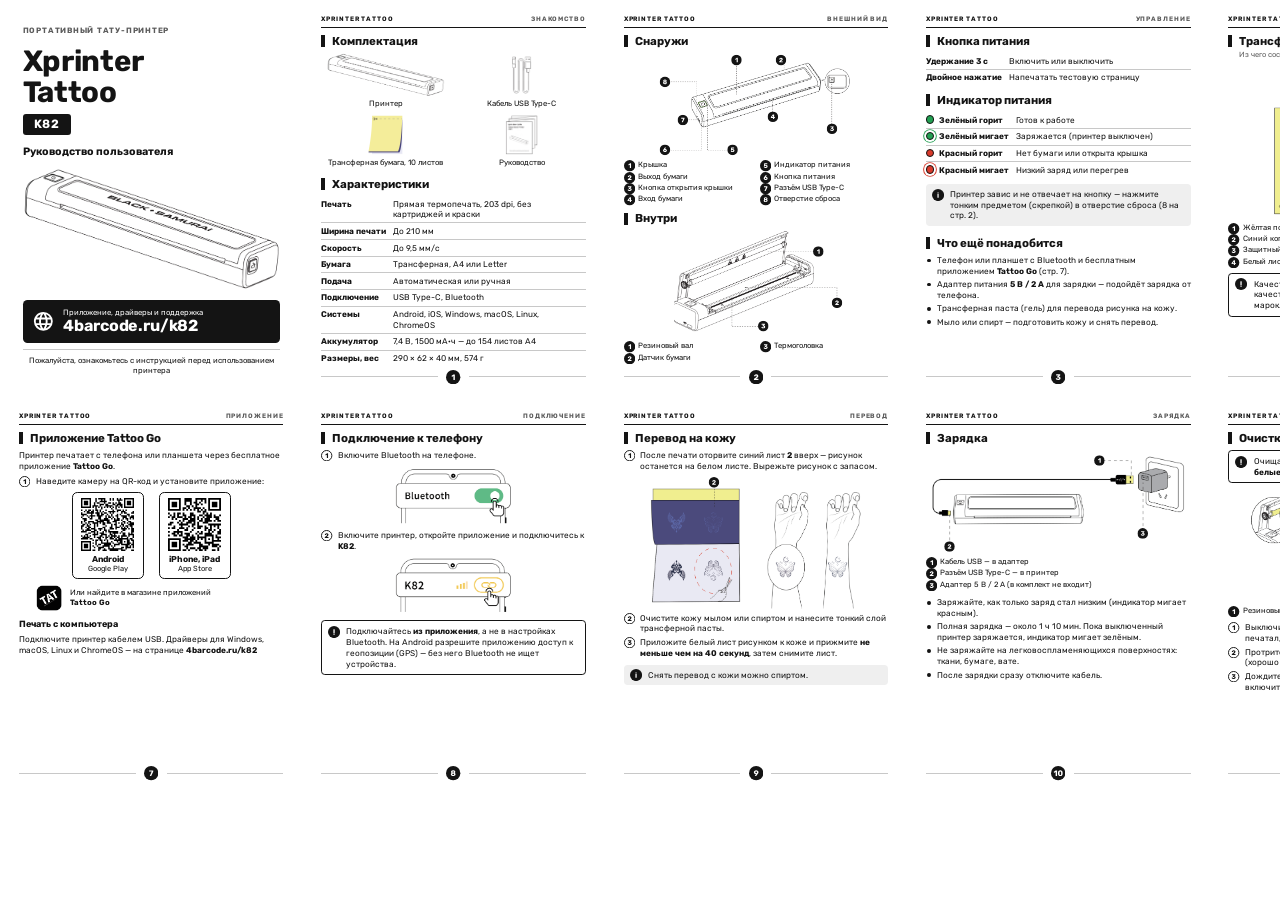
==== commit da43fba5: "Group printers into labels, A4 and tattoo blocks; split A4PRO (P83) and Tattoo P84 pages; rename K82" ====
--- a/tools/print/k82-guide/guide.html
+++ b/tools/print/k82-guide/guide.html
@@ -2,9 +2,9 @@
 <html lang="ru">
 <head>
 <meta charset="utf-8">
-<title>Xprinter A4 Tattoo (K82) — руководство пользователя</title>
+<title>Xprinter Tattoo K82 — руководство пользователя</title>
 <!--
-  Бумажная инструкция Xprinter A4 Tattoo (заводская модель K82, портативный тату-принтер A4).
+  Бумажная инструкция Xprinter Tattoo (заводская модель K82, портативный тату-принтер A4).
   Формат — как рабочая область заводского макета: 2 листа 560 × 105 мм, на каждом 7 полос 80 × 105 мм (гармошка).
     Лист 1: [обложка][1][2][3][4][5][6]
     Лист 2: [7][8][9][10][11][12][задняя обложка]
@@ -235,7 +235,7 @@
   <!-- обложка -->
   <div class="panel cover">
     <div class="label">Портативный тату-принтер</div>
-    <div class="ctitle">Xprinter A4<br>Tattoo</div>
+    <div class="ctitle">Xprinter<br>Tattoo</div>
     <div class="badge">K82</div>
     <div class="csub">Руководство пользователя</div>
     <div class="cimg"><img src="img/cover.png" alt=""></div>
@@ -246,7 +246,7 @@
 
   <!-- стр. 1 -->
   <div class="panel page">
-    <div class="run"><span>Xprinter A4 Tattoo</span><span>Знакомство</span></div>
+    <div class="run"><span>Xprinter Tattoo</span><span>Знакомство</span></div>
     <h2>Комплектация</h2>
     <div class="kit">
       <figure><div><img src="img/kit_printer.png" alt="" style="width:92%"></div><figcaption>Принтер</figcaption></figure>
@@ -271,7 +271,7 @@
 
   <!-- стр. 2 -->
   <div class="panel page">
-    <div class="run"><span>Xprinter A4 Tattoo</span><span>Внешний вид</span></div>
+    <div class="run"><span>Xprinter Tattoo</span><span>Внешний вид</span></div>
     <h2>Снаружи</h2>
     <div class="figw" style="width:72%;margin-top:2.4mm;margin-bottom:2.2mm">
       <img src="img/ext.png" alt=""><span class="fb" data-n="1" style="left:39.62%;top:3.25%"></span><span class="fb" data-n="2" style="left:62.99%;top:3.25%"></span><span class="fb" data-n="3" style="left:89.78%;top:75.51%"></span><span class="fb" data-n="4" style="left:58.73%;top:62.84%"></span><span class="fb" data-n="5" style="left:37.57%;top:97.77%"></span><span class="fb" data-n="6" style="left:2.08%;top:97.77%"></span><span class="fb" data-n="7" style="left:11.47%;top:66.27%"></span><span class="fb" data-n="8" style="left:2.08%;top:26.20%"></span>
@@ -295,7 +295,7 @@
 
   <!-- стр. 3 -->
   <div class="panel page">
-    <div class="run"><span>Xprinter A4 Tattoo</span><span>Управление</span></div>
+    <div class="run"><span>Xprinter Tattoo</span><span>Управление</span></div>
     <h2>Кнопка питания</h2>
     <table class="tbl">
       <tr><td>Удержание 3 с</td><td>Включить или выключить</td></tr>
@@ -321,7 +321,7 @@
 
   <!-- стр. 4 -->
   <div class="panel page">
-    <div class="run"><span>Xprinter A4 Tattoo</span><span>Бумага</span></div>
+    <div class="run"><span>Xprinter Tattoo</span><span>Бумага</span></div>
     <h2>Трансферная бумага</h2>
     <div class="sub">Из чего состоит лист</div>
     <div class="figw" style="width:66%;margin-top:2mm;margin-bottom:2mm">
@@ -339,7 +339,7 @@
 
   <!-- стр. 5 -->
   <div class="panel page">
-    <div class="run"><span>Xprinter A4 Tattoo</span><span>Бумага</span></div>
+    <div class="run"><span>Xprinter Tattoo</span><span>Бумага</span></div>
     <h2>Заправка листа</h2>
     <div class="steps2" style="margin-top:2.9mm">
       <figure><div class="im"><div class="figw"><img src="img/st1.png" alt=""><span class="fb" data-n="3" style="left:67.26%;top:2.34%"></span></div></div><ol class="steps"><li>Снимите защитный лист <b>3</b>.</li></ol></figure>
@@ -355,7 +355,7 @@
 
   <!-- стр. 6 -->
   <div class="panel page">
-    <div class="run"><span>Xprinter A4 Tattoo</span><span>Бумага</span></div>
+    <div class="run"><span>Xprinter Tattoo</span><span>Бумага</span></div>
     <h2>Ручная заправка</h2>
     <ol class="steps">
       <li>Нажмите кнопку открытия и поднимите крышку.</li>
@@ -378,7 +378,7 @@
 
   <!-- стр. 7 -->
   <div class="panel page">
-    <div class="run"><span>Xprinter A4 Tattoo</span><span>Приложение</span></div>
+    <div class="run"><span>Xprinter Tattoo</span><span>Приложение</span></div>
     <h2>Приложение Tattoo Go</h2>
     <p>Принтер печатает с телефона или планшета через бесплатное приложение <b>Tattoo Go</b>.</p>
     <ol class="steps">
@@ -396,7 +396,7 @@
 
   <!-- стр. 8 -->
   <div class="panel page">
-    <div class="run"><span>Xprinter A4 Tattoo</span><span>Подключение</span></div>
+    <div class="run"><span>Xprinter Tattoo</span><span>Подключение</span></div>
     <h2>Подключение к телефону</h2>
     <ol class="steps">
       <li>Включите Bluetooth на телефоне.</li>
@@ -412,7 +412,7 @@
 
   <!-- стр. 9 -->
   <div class="panel page">
-    <div class="run"><span>Xprinter A4 Tattoo</span><span>Перевод</span></div>
+    <div class="run"><span>Xprinter Tattoo</span><span>Перевод</span></div>
     <h2>Перевод на кожу</h2>
     <ol class="steps">
       <li>После печати оторвите синий лист <b>2</b> вверх — рисунок останется на белом листе. Вырежьте рисунок с запасом.</li>
@@ -428,7 +428,7 @@
 
   <!-- стр. 10 -->
   <div class="panel page">
-    <div class="run"><span>Xprinter A4 Tattoo</span><span>Зарядка</span></div>
+    <div class="run"><span>Xprinter Tattoo</span><span>Зарядка</span></div>
     <h2>Зарядка</h2>
     <div class="figw" style="width:96%;margin-top:2.6mm;margin-bottom:2.4mm"><img src="img/charge.png" alt=""><span class="fb" data-n="1" style="left:66.30%;top:5.93%"></span><span class="fb" data-n="2" style="left:7.28%;top:98.20%"></span><span class="fb" data-n="3" style="left:83.37%;top:84.14%"></span></div>
     <div class="legend sm" style="grid-template-columns:1fr">
@@ -447,7 +447,7 @@
 
   <!-- стр. 11 -->
   <div class="panel page">
-    <div class="run"><span>Xprinter A4 Tattoo</span><span>Уход</span></div>
+    <div class="run"><span>Xprinter Tattoo</span><span>Уход</span></div>
     <h2>Очистка термоголовки</h2>
     <div class="warn" style="margin-top:0">Очищайте термоголовку, если на рисунке появились <strong>белые полосы, размытые линии или пропуски</strong>.</div>
     <div class="figw" style="width:84%;margin-top:2.4mm;margin-bottom:1.6mm"><img src="img/clean.png" alt=""><span class="fb" data-n="1" style="left:32.71%;top:29.68%"></span><span class="fb" data-n="2" style="left:81.16%;top:73.74%"></span></div>
@@ -462,7 +462,7 @@
 
   <!-- стр. 12 -->
   <div class="panel page">
-    <div class="run"><span>Xprinter A4 Tattoo</span><span>Помощь</span></div>
+    <div class="run"><span>Xprinter Tattoo</span><span>Помощь</span></div>
     <h2>Если что-то не так</h2>
     <table class="tbl trouble">
       <tr><td>Лист не затягивается</td><td>Заправьте лист вручную (стр.&nbsp;6).</td></tr>
